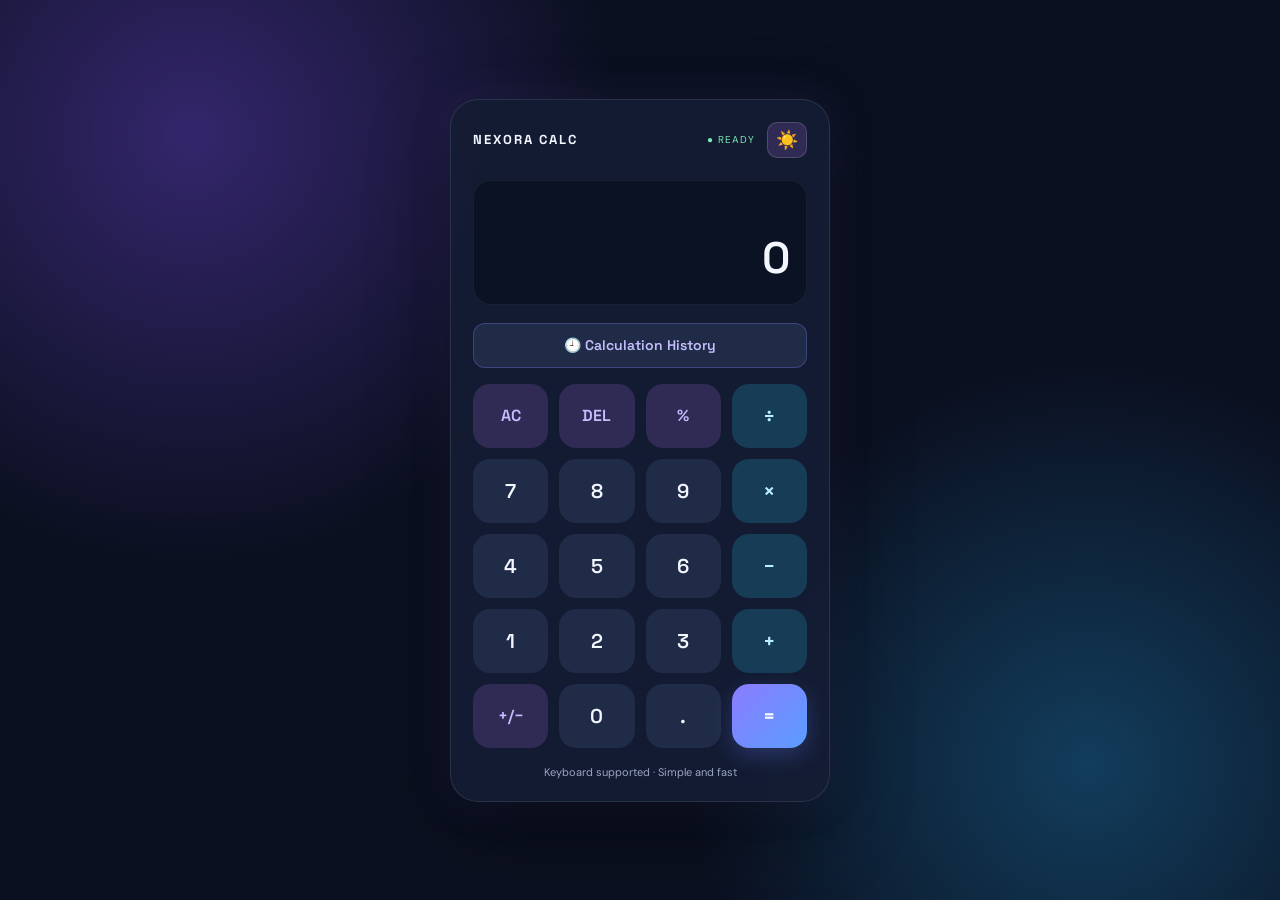
==== Calculator/index.html @ 84ed8d6f "Added NEXORA CALC to portfolio with dark/light mode and history" ====
<!DOCTYPE html>
<html lang="en">
<head>
  <meta charset="UTF-8">
  <meta name="viewport" content="width=device-width, initial-scale=1.0">
  <title>Modern Calculator</title>
  <link rel="stylesheet" href="css/style.css">
</head>
<body>
  <main class="calculator">
    <div class="top">
  <span class="brand">NEXORA CALC</span>

  <div class="top-actions">
    <span class="status">● READY</span>

    <button id="themeToggle" class="theme-toggle" type="button">
      ☀️
    </button>
  </div>
</div>

    <section class="screen" aria-live="polite">
      <div id="previous" class="previous"></div>
      <div id="display" class="display">0</div>
    </section>
    <div class="history-section">
  <button id="historyToggle" class="history-toggle">
    🕘 Calculation History
  </button>

  <div id="historyPanel" class="history-panel" hidden>
    <div class="history-heading">
      <h3>History</h3>
      <button id="clearHistory">Clear All</button>
    </div>
    <div id="historyList">
      <p>No calculations yet.</p>
    </div>
  </div>
</div>

    <section class="keys" aria-label="Calculator buttons">
      <button class="function" data-action="clear">AC</button>
      <button class="function" data-action="delete">DEL</button>
      <button class="function" data-action="percent">%</button>
      <button class="operator" data-operator="÷">÷</button>

      <button data-number="7">7</button>
      <button data-number="8">8</button>
      <button data-number="9">9</button>
      <button class="operator" data-operator="×">×</button>

      <button data-number="4">4</button>
      <button data-number="5">5</button>
      <button data-number="6">6</button>
      <button class="operator" data-operator="−">−</button>

      <button data-number="1">1</button>
      <button data-number="2">2</button>
      <button data-number="3">3</button>
      <button class="operator" data-operator="+">+</button>

      <button class="function" data-action="sign">+/−</button>
      <button data-number="0">0</button>
      <button data-action="decimal">.</button>
      <button class="equals" data-action="equals">=</button>
    </section>
    <p class="hint">Keyboard supported · Simple and fast</p>
  </main>
  <script src="js/script.js"></script>
</body>
</html>
---- Calculator/css/style.css ----
@import url('https://fonts.googleapis.com/css2?family=DM+Sans:wght@400;500;600;700&family=Space+Grotesk:wght@500;600;700&display=swap');

* { box-sizing: border-box; }
:root {
  --bg: #0b1020;
  --panel: #141d33;
  --screen: #0a1224;
  --text: #f4f6ff;
  --muted: #9aa7c2;
  --accent: #8b7cff;
  --accent2: #40c9ff;
}
body {
  margin: 0;
  min-height: 100vh;
  display: grid;
  place-items: center;
  padding: 24px;
  color: var(--text);
  font-family: 'DM Sans', sans-serif;
  background:
    radial-gradient(circle at 15% 15%, #34266c 0, transparent 32%),
    radial-gradient(circle at 85% 85%, #123d5c 0, transparent 30%),
    var(--bg);
}
.calculator {
  width: min(100%, 380px);
  padding: 22px;
  border: 1px solid rgba(255,255,255,.1);
  border-radius: 28px;
  background: rgba(20,29,51,.92);
  box-shadow: 0 24px 80px rgba(0,0,0,.45), 0 0 45px rgba(139,124,255,.12);
}
.top { display: flex; justify-content: space-between; align-items: center; margin-bottom: 22px; }
.brand { font: 700 13px 'Space Grotesk', sans-serif; letter-spacing: 2px; }
.status { color: #7ce7b2; font-size: 10px; letter-spacing: 1px; }
.screen {
  min-height: 125px;
  padding: 18px 16px;
  display: flex;
  flex-direction: column;
  justify-content: flex-end;
  align-items: flex-end;
  overflow: hidden;
  border-radius: 18px;
  background: var(--screen);
  border: 1px solid rgba(255,255,255,.06);
  margin-bottom: 18px;
}
.previous { min-height: 22px; color: var(--muted); font-size: 14px; }
.display {
  width: 100%;
  overflow: hidden;
  text-align: right;
  font: 600 clamp(32px, 9vw, 44px) 'Space Grotesk', sans-serif;
  white-space: nowrap;
}
.keys { display: grid; grid-template-columns: repeat(4, 1fr); gap: 11px; }
button {
  min-height: 64px;
  border: 0;
  border-radius: 17px;
  color: var(--text);
  background: #202c47;
  font: 600 20px 'Space Grotesk', sans-serif;
  cursor: pointer;
  transition: transform .12s ease, filter .12s ease, background .12s ease;
}
button:hover { filter: brightness(1.2); transform: translateY(-2px); }
button:active { transform: scale(.96); }
button.function { color: #c5bfff; background: #302b55; font-size: 16px; }
button.operator { color: #b8f0ff; background: #173c56; }
button.equals {
  color: #fff;
  background: linear-gradient(135deg, var(--accent), #5a9dff);
  box-shadow: 0 8px 22px rgba(111,126,255,.25);
}
.hint { margin: 17px 0 0; text-align: center; color: var(--muted); font-size: 11px; }
@media (max-width: 420px) {
  .calculator { padding: 16px; border-radius: 22px; }
  button { min-height: 58px; }
  .keys { gap: 8px; }
}
/* CALCULATION HISTORY */

.history-section {
  margin-bottom: 16px;
}

.history-toggle {
  width: 100%;
  min-height: 45px;
  padding: 10px;
  background: #202c47;
  color: #c5bfff;
  border: 1px solid rgba(139,124,255,.3);
  border-radius: 12px;
  font-size: 14px;
}

.history-panel {
  margin-top: 10px;
  padding: 15px;
  background: #0a1224;
  border: 1px solid rgba(255,255,255,.1);
  border-radius: 14px;
}

.history-panel[hidden] {
  display: none !important;
}

.history-heading {
  display: flex;
  justify-content: space-between;
  align-items: center;
  margin-bottom: 12px;
}

.history-heading h3 {
  margin: 0;
  font-size: 16px;
}

.history-heading button {
  min-height: 32px;
  padding: 5px 10px;
  background: #492b45;
  color: #ffb5c5;
  font-size: 11px;
  border-radius: 8px;
}

#historyList {
  max-height: 180px;
  overflow-y: auto;
}

.history-item {
  padding: 10px;
  margin-bottom: 8px;
  background: #202c47;
  border-radius: 9px;
  font-size: 13px;
  color: #dce5ff;
}

.history-item:last-child {
  margin-bottom: 0;
}

#historyList p {
  color: #9aa7c2;
  font-size: 13px;
}
/* DARK / LIGHT MODE SWITCH */

.top-actions {
  display: flex;
  align-items: center;
  gap: 12px;
}

.theme-toggle {
  min-height: 36px;
  width: 40px;
  padding: 5px;
  border-radius: 10px;
  background: #302b55;
  color: white;
  font-size: 18px;
  border: 1px solid rgba(255,255,255,.15);
}

/* LIGHT THEME */

body.light-theme {
  background: #edf1ff;
  color: #20243a;
}

body.light-theme .calculator {
  background: #ffffff;
  border-color: #dce2f2;
  box-shadow: 0 20px 60px rgba(40,50,90,.15);
}

body.light-theme .screen {
  background: #f0f3fb;
  border-color: #dce2f2;
}

body.light-theme .display {
  color: #20243a;
}

body.light-theme .previous {
  color: #69738c;
}

body.light-theme button {
  background: #e6eafa;
  color: #20243a;
}

body.light-theme button.function {
  background: #e9e3ff;
  color: #5946a5;
}

body.light-theme button.operator {
  background: #d9f1ff;
  color: #17648c;
}

body.light-theme button.equals {
  background: linear-gradient(135deg, #8b7cff, #5a9dff);
  color: white;
}

body.light-theme .theme-toggle {
  background: #e9e3ff;
}

body.light-theme .history-panel {
  background: #f0f3fb;
  border-color: #dce2f2;
}

body.light-theme .history-item {
  background: #e2e8f7;
  color: #20243a;
}

body.light-theme .history-heading h3 {
  color: #20243a;
}

body.light-theme #historyList p,
body.light-theme .hint {
  color: #69738c;
}
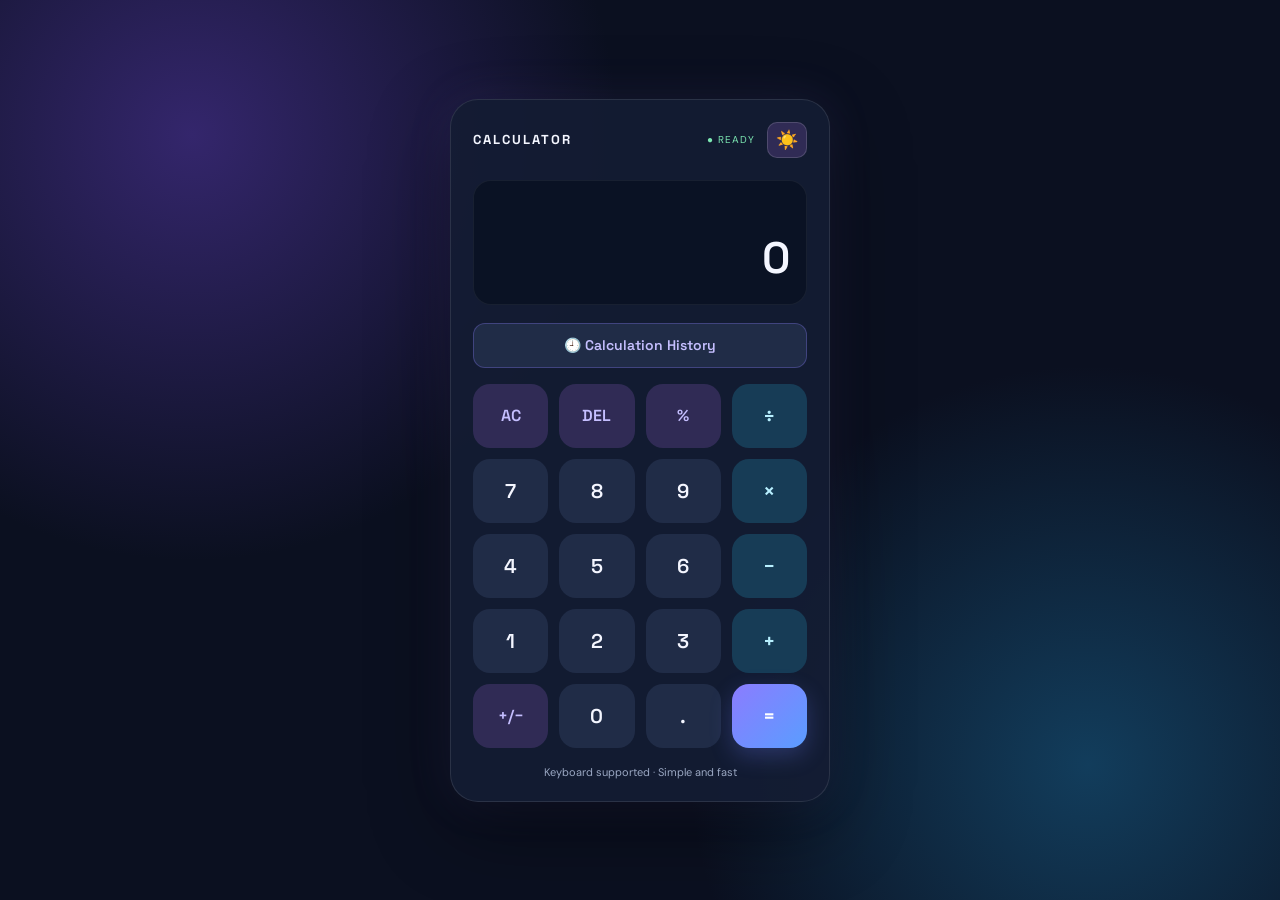
==== commit 0d923147: "CALCULATOR" ====
--- a/Calculator/index.html
+++ b/Calculator/index.html
@@ -9,7 +9,7 @@
 <body>
   <main class="calculator">
     <div class="top">
-  <span class="brand">NEXORA CALC</span>
+  <span class="brand"> CALCULATOR</span>
 
   <div class="top-actions">
     <span class="status">● READY</span>
